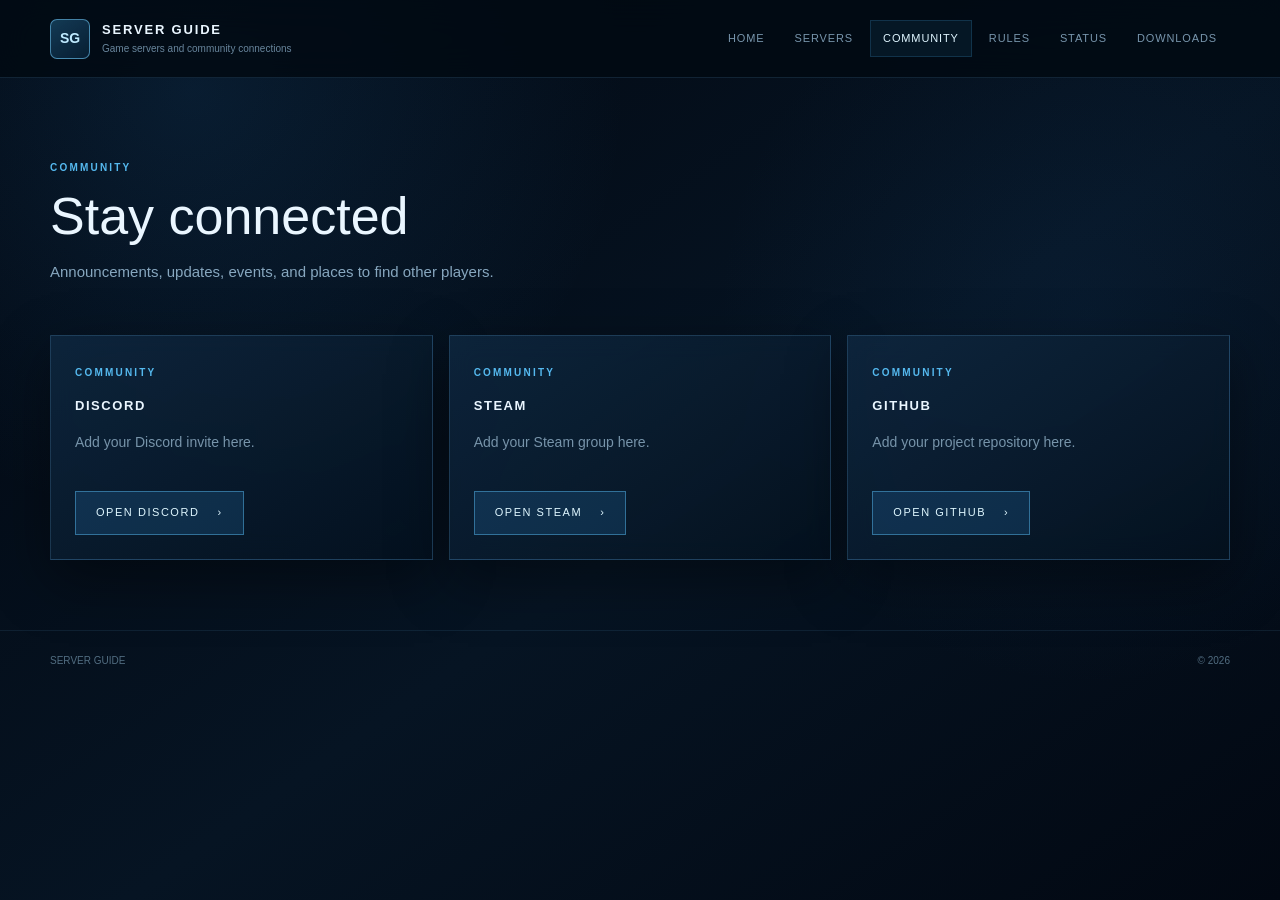
==== community.html @ c3fa82e1 "Convert server guide into multi-page website" ====
<!DOCTYPE html>
<html lang="en">
<head>
<meta charset="UTF-8">
<meta name="viewport" content="width=device-width,initial-scale=1">
<title>Community — SERVER GUIDE</title>
<link rel="stylesheet" href="css/style.css">
</head>
<body data-page="community">

<header class="topbar">
<a class="brand" href="index.html">
<span class="brand-mark" data-site-mark>SG</span>
<span><strong data-site-name>SERVER GUIDE</strong><small data-site-tagline></small></span>
</a>
<nav data-nav></nav>
</header>

<main class="shell">

<section class="page-heading">
<span class="eyebrow">COMMUNITY</span>
<h1>Stay connected</h1>
<p>Announcements, updates, events, and places to find other players.</p>
</section>

<section class="content-grid" data-community></section>

</main>

<footer data-footer></footer>

<script src="js/config.js"></script>
<script src="js/main.js"></script>

</body>
</html>
---- css/style.css ----
:root {
  --bg: #020813;
  --panel: rgba(9, 25, 43, .78);
  --line: rgba(112, 190, 255, .22);
  --text: #eaf6ff;
  --muted: #87a7bf;
  --blue: #35a9ff;
  --green: #56d89b;
  --red: #ff6474;
}

* {
  box-sizing: border-box;
}

html {
  background: var(--bg);
}

body {
  margin: 0;
  min-height: 100vh;
  color: var(--text);
  font: 14px/1.6 "Segoe UI", Arial, sans-serif;
  background:
    radial-gradient(circle at 15% 10%, rgba(38,126,196,.16), transparent 32%),
    radial-gradient(circle at 85% 35%, rgba(24,76,130,.13), transparent 30%),
    linear-gradient(145deg, #020710, #061423 55%, #020812);
}

a {
  color: inherit;
  text-decoration: none;
}

.topbar {
  position: sticky;
  top: 0;
  z-index: 10;
  min-height: 78px;
  padding: 14px max(22px, calc((100vw - 1180px)/2));
  display: flex;
  align-items: center;
  justify-content: space-between;
  gap: 20px;
  background: rgba(2,10,19,.84);
  border-bottom: 1px solid rgba(111,190,255,.14);
  backdrop-filter: blur(18px);
}

.brand {
  display: flex;
  gap: 12px;
  align-items: center;
}

.brand-mark {
  width: 40px;
  height: 40px;
  display: grid;
  place-items: center;
  border: 1px solid rgba(116,207,255,.55);
  border-radius: 7px;
  background: linear-gradient(145deg, rgba(63,170,235,.3), rgba(9,35,58,.8));
  color: #bfeaff;
  font-weight: 800;
}

.brand strong {
  display: block;
  font-size: 13px;
  letter-spacing: .14em;
}

.brand small {
  display: block;
  color: #69869d;
  font-size: 10px;
}

nav {
  display: flex;
  gap: 4px;
  flex-wrap: wrap;
}

nav a {
  padding: 9px 12px;
  color: #7896ad;
  font-size: 11px;
  letter-spacing: .08em;
  text-transform: uppercase;
  border: 1px solid transparent;
}

nav a:hover,
nav a.active {
  color: #dff5ff;
  border-color: rgba(74,177,240,.18);
  background: rgba(42,137,196,.1);
}

.shell {
  width: min(1180px, calc(100% - 36px));
  margin: auto;
  padding: 42px 0 70px;
}

.panel,
.server-card,
.info-card,
.content-card,
.status-card,
.rule {
  border: 1px solid var(--line);
  background: linear-gradient(145deg, rgba(15,40,65,.82), rgba(4,17,30,.84));
  box-shadow: 0 20px 55px rgba(0,0,0,.4);
  backdrop-filter: blur(12px);
}

.hero {
  min-height: 370px;
  display: flex;
  align-items: center;
  justify-content: space-between;
  padding: 55px 70px;
}

.hero-copy {
  max-width: 680px;
}

.eyebrow {
  color: #55b9ef;
  font-size: 10px;
  letter-spacing: .22em;
  font-weight: 700;
}

.hero h1,
.page-heading h1 {
  font-size: clamp(40px, 6vw, 70px);
  line-height: 1;
  margin: 13px 0 18px;
  font-weight: 300;
}

.hero p,
.page-heading p {
  color: var(--muted);
  max-width: 650px;
  font-size: 15px;
}

.hero-orb {
  width: 230px;
  height: 230px;
  border-radius: 50%;
  display: grid;
  place-items: center;
  background: radial-gradient(circle, rgba(70,181,239,.2), transparent 70%);
  border: 1px solid rgba(100,202,255,.18);
}

.hero-orb span {
  font-size: 48px;
  color: #bcecff;
}

.button {
  display: inline-flex;
  gap: 18px;
  align-items: center;
  margin-top: 24px;
  padding: 12px 20px;
  border: 1px solid rgba(91,194,249,.45);
  background: rgba(53,169,255,.15);
  color: #dff7ff;
  font-size: 11px;
  letter-spacing: .14em;
}

.button:hover {
  background: rgba(50,157,220,.3);
}

.section-head {
  display: flex;
  justify-content: space-between;
  align-items: end;
  margin: 48px 0 18px;
}

.section-head h2 {
  margin: 3px 0 0;
  font-weight: 300;
  font-size: 30px;
}

.text-link {
  color: #65c4f4;
  font-size: 11px;
  text-transform: uppercase;
}

.server-grid {
  display: grid;
  grid-template-columns: repeat(2, 1fr);
  gap: 16px;
}

.server-card {
  padding: 20px;
}

.server-card:hover {
  border-color: rgba(93,196,249,.45);
}

.server-top {
  display: flex;
  gap: 15px;
  align-items: center;
}

.server-icon {
  width: 56px;
  height: 56px;
  display: grid;
  place-items: center;
  flex: none;
  border: 1px solid rgba(93,196,249,.22);
  background: rgba(14,49,76,.65);
  color: #9fe0ff;
  font-weight: 800;
}

.server-icon img {
  width: 100%;
  height: 100%;
  object-fit: cover;
}

.server-name {
  font-size: 18px;
}

.server-desc {
  color: #718fa7;
  font-size: 12px;
}

.status {
  margin-left: auto;
  display: flex;
  align-items: center;
  gap: 7px;
  color: #7895a8;
  font-size: 10px;
  text-transform: uppercase;
}

.dot {
  width: 7px;
  height: 7px;
  border-radius: 50%;
  background: #657988;
}

.online .dot {
  background: var(--green);
  box-shadow: 0 0 8px var(--green);
}

.offline .dot {
  background: var(--red);
}

.server-meta {
  display: grid;
  grid-template-columns: repeat(3, 1fr);
  gap: 8px;
  margin: 18px 0;
}

.meta {
  padding: 9px;
  background: rgba(0,0,0,.15);
  border: 1px solid rgba(112,190,255,.09);
}

.meta small {
  display: block;
  color: #5f7b91;
  text-transform: uppercase;
  font-size: 8px;
}

.meta span {
  color: #c5dce9;
  font-size: 11px;
}

.server-actions {
  display: flex;
  justify-content: space-between;
  align-items: center;
  gap: 12px;
}

.address {
  color: #6f92aa;
  font: 11px monospace;
  overflow: hidden;
  text-overflow: ellipsis;
}

.connect {
  padding: 8px 13px;
  border: 1px solid rgba(89,193,248,.3);
  background: rgba(37,137,192,.12);
  color: #a9e4ff;
  font-size: 10px;
  letter-spacing: .1em;
  white-space: nowrap;
}

.connect:hover {
  background: rgba(44,159,218,.25);
}

.connect.disabled {
  opacity: .45;
}

.info-grid,
.content-grid {
  display: grid;
  grid-template-columns: repeat(3, 1fr);
  gap: 16px;
  margin-top: 18px;
}

.info-card,
.content-card {
  padding: 24px;
}

.info-card h3,
.content-card h3 {
  font-size: 13px;
  text-transform: uppercase;
  letter-spacing: .12em;
}

.info-card p,
.content-card p,
.rule p {
  color: #7794aa;
}

.page-heading {
  padding: 35px 0 18px;
}

.page-heading h1 {
  font-size: 52px;
}

.rules-list,
.status-list {
  display: grid;
  gap: 12px;
}

.rule {
  padding: 18px 22px;
  display: grid;
  grid-template-columns: 45px 1fr;
  gap: 15px;
}

.rule-num {
  color: #48b5ed;
}

.rule h3 {
  margin: 0 0 4px;
  font-size: 14px;
}

.status-card {
  padding: 20px;
  display: grid;
  grid-template-columns: 1fr auto;
  gap: 15px;
  align-items: center;
}

.status-title {
  font-size: 18px;
}

.status-details {
  display: flex;
  gap: 18px;
  color: #7695ab;
  font-size: 11px;
  margin-top: 4px;
}

.status-badge {
  padding: 7px 11px;
  border: 1px solid rgba(87,216,155,.25);
  color: #72dda9;
  background: rgba(55,180,125,.08);
  font-size: 9px;
  text-transform: uppercase;
}

.status-badge.offline {
  border-color: rgba(255,100,116,.25);
  color: #ff8290;
}

footer {
  border-top: 1px solid rgba(105,181,235,.1);
  padding: 22px max(22px, calc((100vw - 1180px)/2));
  display: flex;
  justify-content: space-between;
  color: #526d81;
  font-size: 10px;
  text-transform: uppercase;
}

@media(max-width:800px) {

  .topbar {
    align-items: flex-start;
    flex-direction: column;
  }

  .shell {
    width: calc(100% - 24px);
  }

  .hero {
    padding: 38px 28px;
  }

  .hero-orb {
    display: none;
  }

  .server-grid,
  .info-grid,
  .content-grid {
    grid-template-columns: 1fr;
  }

  .status-card {
    grid-template-columns: 1fr;
  }
}

@media(max-width:560px) {

  .server-meta {
    grid-template-columns: 1fr 1fr;
  }

  .server-actions {
    display: block;
  }

  .connect {
    display: inline-block;
    margin-top: 10px;
  }
}
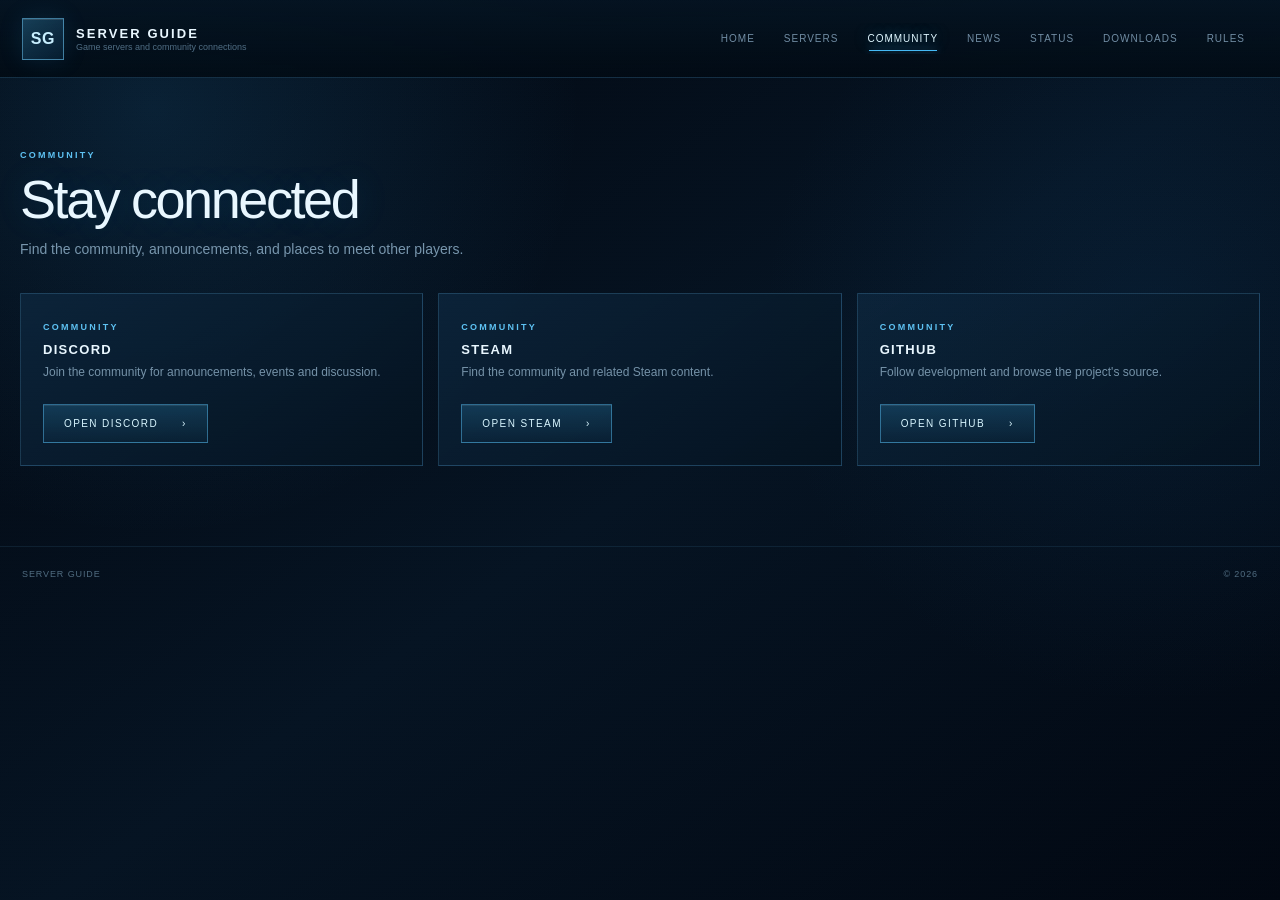
==== commit 1faecc45: "Redesign server guide as PS3-inspired storefront" ====
--- a/community.html
+++ b/community.html
@@ -1,37 +1,93 @@
 <!DOCTYPE html>
 <html lang="en">
+
 <head>
+
 <meta charset="UTF-8">
-<meta name="viewport" content="width=device-width,initial-scale=1">
+
+<meta
+  name="viewport"
+  content="width=device-width, initial-scale=1.0"
+>
+
 <title>Community — SERVER GUIDE</title>
-<link rel="stylesheet" href="css/style.css">
+
+<link
+  rel="stylesheet"
+  href="css/style.css"
+>
+
 </head>
+
+
 <body data-page="community">
 
+
 <header class="topbar">
+
 <a class="brand" href="index.html">
-<span class="brand-mark" data-site-mark>SG</span>
-<span><strong data-site-name>SERVER GUIDE</strong><small data-site-tagline></small></span>
+
+<span
+  class="brand-mark"
+  data-site-mark
+>
+SG
+</span>
+
+<span>
+
+<strong data-site-name>
+SERVER GUIDE
+</strong>
+
+<small data-site-tagline></small>
+
+</span>
+
 </a>
+
+
 <nav data-nav></nav>
+
 </header>
+
 
 <main class="shell">
 
+
 <section class="page-heading">
-<span class="eyebrow">COMMUNITY</span>
-<h1>Stay connected</h1>
-<p>Announcements, updates, events, and places to find other players.</p>
+
+<span class="eyebrow">
+COMMUNITY
+</span>
+
+<h1>
+Stay connected
+</h1>
+
+<p>
+Find the community, announcements,
+and places to meet other players.
+</p>
+
 </section>
 
-<section class="content-grid" data-community></section>
+
+<section
+  class="card-grid"
+  data-community
+></section>
+
 
 </main>
 
+
 <footer data-footer></footer>
+
 
 <script src="js/config.js"></script>
 <script src="js/main.js"></script>
 
 </body>
+
 </html>
--- a/css/style.css
+++ b/css/style.css
@@ -1,480 +1,1984 @@
 :root {
-  --bg: #020813;
-  --panel: rgba(9, 25, 43, .78);
-  --line: rgba(112, 190, 255, .22);
-  --text: #eaf6ff;
-  --muted: #87a7bf;
-  --blue: #35a9ff;
-  --green: #56d89b;
-  --red: #ff6474;
-}
+
+  --bg:
+    #020811;
+
+  --bg2:
+    #061727;
+
+  --panel:
+    rgba(8, 27, 46, .78);
+
+  --panel-light:
+    rgba(17, 51, 78, .72);
+
+  --line:
+    rgba(107, 194, 255, .22);
+
+  --line-bright:
+    rgba(108, 204, 255, .48);
+
+  --text:
+    #e9f7ff;
+
+  --muted:
+    #7896ad;
+
+  --muted2:
+    #506e84;
+
+  --blue:
+    #45b9f5;
+
+  --blue-light:
+    #a8e5ff;
+
+  --green:
+    #59d99b;
+
+  --red:
+    #ff6474;
+
+  --shadow:
+    0 24px 70px rgba(0,0,0,.42);
+
+}
+
 
 * {
   box-sizing: border-box;
 }
 
+
 html {
+  min-height: 100%;
   background: var(--bg);
 }
 
+
 body {
+
   margin: 0;
+
   min-height: 100vh;
+
   color: var(--text);
-  font: 14px/1.6 "Segoe UI", Arial, sans-serif;
-  background:
-    radial-gradient(circle at 15% 10%, rgba(38,126,196,.16), transparent 32%),
-    radial-gradient(circle at 85% 35%, rgba(24,76,130,.13), transparent 30%),
-    linear-gradient(145deg, #020710, #061423 55%, #020812);
-}
+
+  font-family:
+    "Segoe UI",
+    Arial,
+    sans-serif;
+
+  background:
+
+    radial-gradient(
+      circle at 12% 12%,
+      rgba(41,139,202,.18),
+      transparent 31%
+    ),
+
+    radial-gradient(
+      circle at 90% 35%,
+      rgba(19,77,126,.17),
+      transparent 30%
+    ),
+
+    linear-gradient(
+      145deg,
+      #020710 0%,
+      #061423 52%,
+      #020812 100%
+    );
+
+  overflow-x: hidden;
+
+}
+
+
+body::before {
+
+  content: "";
+
+  position: fixed;
+
+  inset: 0;
+
+  pointer-events: none;
+
+  opacity: .035;
+
+  background:
+    repeating-linear-gradient(
+      0deg,
+      transparent 0px,
+      transparent 3px,
+      rgba(255,255,255,.12) 4px
+    );
+
+  z-index: 100;
+
+}
+
 
 a {
   color: inherit;
   text-decoration: none;
 }
 
+
+button,
+input,
+select {
+  font: inherit;
+}
+
+
+/* ==========================================================
+   TOP NAVIGATION
+========================================================== */
+
+
 .topbar {
+
   position: sticky;
+
   top: 0;
-  z-index: 10;
+
+  z-index: 50;
+
   min-height: 78px;
-  padding: 14px max(22px, calc((100vw - 1180px)/2));
+
+  padding:
+    12px
+    max(22px, calc((100vw - 1240px) / 2));
+
   display: flex;
+
   align-items: center;
+
   justify-content: space-between;
+
   gap: 20px;
-  background: rgba(2,10,19,.84);
-  border-bottom: 1px solid rgba(111,190,255,.14);
-  backdrop-filter: blur(18px);
-}
+
+  background:
+    linear-gradient(
+      180deg,
+      rgba(5,20,34,.94),
+      rgba(2,11,20,.88)
+    );
+
+  border-bottom:
+    1px solid
+    rgba(105,193,245,.16);
+
+  backdrop-filter:
+    blur(18px);
+
+}
+
 
 .brand {
+
   display: flex;
+
+  align-items: center;
+
   gap: 12px;
+
+  flex-shrink: 0;
+
+}
+
+
+.brand-mark {
+
+  width: 42px;
+
+  height: 42px;
+
+  display: grid;
+
+  place-items: center;
+
+  border:
+    1px solid
+    rgba(117,209,255,.5);
+
+  background:
+    linear-gradient(
+      145deg,
+      rgba(70,178,235,.28),
+      rgba(6,31,51,.92)
+    );
+
+  box-shadow:
+    inset 0 1px rgba(255,255,255,.12),
+    0 0 24px rgba(45,164,235,.13);
+
+  color:
+    #c8efff;
+
+  font-weight:
+    800;
+
+  letter-spacing:
+    .05em;
+
+}
+
+
+.brand strong {
+
+  display: block;
+
+  font-size: 13px;
+
+  letter-spacing: .16em;
+
+}
+
+
+.brand small {
+
+  display: block;
+
+  color: var(--muted2);
+
+  font-size: 9px;
+
+  margin-top: 1px;
+
+}
+
+
+nav {
+
+  display: flex;
+
   align-items: center;
-}
-
-.brand-mark {
-  width: 40px;
-  height: 40px;
-  display: grid;
-  place-items: center;
-  border: 1px solid rgba(116,207,255,.55);
-  border-radius: 7px;
-  background: linear-gradient(145deg, rgba(63,170,235,.3), rgba(9,35,58,.8));
-  color: #bfeaff;
-  font-weight: 800;
-}
-
-.brand strong {
-  display: block;
-  font-size: 13px;
-  letter-spacing: .14em;
-}
-
-.brand small {
-  display: block;
-  color: #69869d;
-  font-size: 10px;
-}
-
-nav {
-  display: flex;
-  gap: 4px;
-  flex-wrap: wrap;
-}
+
+  gap: 3px;
+
+  overflow-x: auto;
+
+}
+
 
 nav a {
-  padding: 9px 12px;
-  color: #7896ad;
-  font-size: 11px;
-  letter-spacing: .08em;
-  text-transform: uppercase;
-  border: 1px solid transparent;
-}
+
+  position: relative;
+
+  padding:
+    10px
+    13px;
+
+  color:
+    #718da4;
+
+  font-size:
+    10px;
+
+  letter-spacing:
+    .1em;
+
+  text-transform:
+    uppercase;
+
+  white-space:
+    nowrap;
+
+  transition:
+    .18s ease;
+
+}
+
+
+nav a::after {
+
+  content: "";
+
+  position: absolute;
+
+  left: 15%;
+
+  right: 15%;
+
+  bottom: 3px;
+
+  height: 1px;
+
+  background:
+    var(--blue);
+
+  box-shadow:
+    0 0 10px var(--blue);
+
+  transform:
+    scaleX(0);
+
+  transition:
+    .18s ease;
+
+}
+
 
 nav a:hover,
 nav a.active {
-  color: #dff5ff;
-  border-color: rgba(74,177,240,.18);
-  background: rgba(42,137,196,.1);
-}
+
+  color:
+    #e1f7ff;
+
+  text-shadow:
+    0 0 14px rgba(75,192,250,.5);
+
+}
+
+
+nav a.active::after {
+
+  transform:
+    scaleX(1);
+
+}
+
+
+/* ==========================================================
+   LAYOUT
+========================================================== */
+
 
 .shell {
-  width: min(1180px, calc(100% - 36px));
-  margin: auto;
-  padding: 42px 0 70px;
-}
-
-.panel,
-.server-card,
+
+  width:
+    min(1240px, calc(100% - 36px));
+
+  margin:
+    0 auto;
+
+  padding:
+    38px 0 80px;
+
+}
+
+
+.panel {
+
+  border:
+    1px solid var(--line);
+
+  background:
+    linear-gradient(
+      145deg,
+      rgba(16,46,72,.82),
+      rgba(3,17,30,.86)
+    );
+
+  box-shadow:
+    var(--shadow),
+    inset 0 1px rgba(255,255,255,.045);
+
+  backdrop-filter:
+    blur(15px);
+
+}
+
+
+/* ==========================================================
+   HERO / STORE FEATURE
+========================================================== */
+
+
+.hero {
+
+  min-height:
+    430px;
+
+  position:
+    relative;
+
+  display:
+    flex;
+
+  align-items:
+    center;
+
+  overflow:
+    hidden;
+
+  padding:
+    60px 75px;
+
+}
+
+
+.hero::before {
+
+  content: "";
+
+  position: absolute;
+
+  width: 520px;
+
+  height: 520px;
+
+  right: -130px;
+
+  top: -180px;
+
+  border-radius: 50%;
+
+  background:
+    radial-gradient(
+      circle,
+      rgba(56,174,238,.22),
+      transparent 68%
+    );
+
+}
+
+
+.hero::after {
+
+  content: "";
+
+  position: absolute;
+
+  inset: 0;
+
+  pointer-events: none;
+
+  background:
+    linear-gradient(
+      90deg,
+      transparent,
+      rgba(73,183,239,.045)
+    );
+
+}
+
+
+.hero-copy {
+
+  position:
+    relative;
+
+  z-index:
+    2;
+
+  max-width:
+    690px;
+
+}
+
+
+.eyebrow {
+
+  color:
+    #5ec2f3;
+
+  font-size:
+    9px;
+
+  font-weight:
+    700;
+
+  letter-spacing:
+    .25em;
+
+}
+
+
+.hero h1,
+.page-heading h1 {
+
+  margin:
+    12px 0 16px;
+
+  font-size:
+    clamp(42px, 6vw, 76px);
+
+  line-height:
+    .95;
+
+  font-weight:
+    300;
+
+  letter-spacing:
+    -.045em;
+
+  text-shadow:
+    0 0 35px rgba(50,171,235,.16);
+
+}
+
+
+.hero p,
+.page-heading p {
+
+  max-width:
+    650px;
+
+  color:
+    var(--muted);
+
+  font-size:
+    14px;
+
+}
+
+
+.hero-art {
+
+  position:
+    absolute;
+
+  right:
+    6%;
+
+  width:
+    340px;
+
+  height:
+    340px;
+
+  display:
+    grid;
+
+  place-items:
+    center;
+
+  border-radius:
+    50%;
+
+  background:
+    radial-gradient(
+      circle,
+      rgba(64,183,241,.22),
+      rgba(7,35,57,.08) 55%,
+      transparent 72%
+    );
+
+  border:
+    1px solid rgba(103,202,251,.18);
+
+  box-shadow:
+    0 0 100px rgba(30,144,210,.13);
+
+}
+
+
+.hero-art span {
+
+  font-size:
+    76px;
+
+  color:
+    #c5efff;
+
+  text-shadow:
+    0 0 45px rgba(60,191,247,.6);
+
+}
+
+
+.store-button {
+
+  display:
+    inline-flex;
+
+  align-items:
+    center;
+
+  gap:
+    24px;
+
+  margin-top:
+    25px;
+
+  padding:
+    13px 20px;
+
+  border:
+    1px solid
+    rgba(94,200,255,.44);
+
+  background:
+    linear-gradient(
+      180deg,
+      rgba(58,174,233,.2),
+      rgba(16,69,104,.15)
+    );
+
+  color:
+    #d9f6ff;
+
+  font-size:
+    10px;
+
+  letter-spacing:
+    .14em;
+
+  text-transform:
+    uppercase;
+
+  box-shadow:
+    inset 0 1px rgba(255,255,255,.08);
+
+  transition:
+    .18s ease;
+
+}
+
+
+.store-button:hover {
+
+  background:
+    rgba(52,161,219,.28);
+
+  border-color:
+    var(--line-bright);
+
+  box-shadow:
+    0 0 28px rgba(41,165,226,.16);
+
+}
+
+
+/* ==========================================================
+   SECTIONS
+========================================================== */
+
+
+.section-heading {
+
+  display:
+    flex;
+
+  align-items:
+    end;
+
+  justify-content:
+    space-between;
+
+  margin:
+    50px 0 18px;
+
+}
+
+
+.section-heading h2 {
+
+  margin:
+    4px 0 0;
+
+  font-size:
+    30px;
+
+  font-weight:
+    300;
+
+}
+
+
+.section-link {
+
+  color:
+    #62c4f2;
+
+  font-size:
+    10px;
+
+  text-transform:
+    uppercase;
+
+  letter-spacing:
+    .12em;
+
+}
+
+
+/* ==========================================================
+   SERVER CAROUSEL
+========================================================== */
+
+
+.carousel-wrap {
+
+  position:
+    relative;
+
+}
+
+
+.server-carousel {
+
+  display:
+    flex;
+
+  gap:
+    16px;
+
+  overflow-x:
+    auto;
+
+  scroll-behavior:
+    smooth;
+
+  scroll-snap-type:
+    x mandatory;
+
+  padding:
+    3px 2px 15px;
+
+  scrollbar-width:
+    none;
+
+}
+
+
+.server-carousel::-webkit-scrollbar {
+  display: none;
+}
+
+
+.server-card {
+
+  min-width:
+    min(430px, 82vw);
+
+  scroll-snap-align:
+    start;
+
+  padding:
+    20px;
+
+  position:
+    relative;
+
+  overflow:
+    hidden;
+
+  border:
+    1px solid var(--line);
+
+  background:
+    linear-gradient(
+      145deg,
+      rgba(14,43,68,.86),
+      rgba(3,17,29,.88)
+    );
+
+  box-shadow:
+    0 18px 45px rgba(0,0,0,.32);
+
+  transition:
+    .18s ease;
+
+}
+
+
+.server-card:hover {
+
+  transform:
+    translateY(-3px);
+
+  border-color:
+    var(--line-bright);
+
+}
+
+
+.server-card.featured::before {
+
+  content:
+    "FEATURED";
+
+  position:
+    absolute;
+
+  right:
+    14px;
+
+  top:
+    13px;
+
+  padding:
+    4px 7px;
+
+  border:
+    1px solid rgba(95,195,249,.24);
+
+  color:
+    #68c6f4;
+
+  font-size:
+    8px;
+
+  letter-spacing:
+    .12em;
+
+}
+
+
+.server-top {
+
+  display:
+    flex;
+
+  align-items:
+    center;
+
+  gap:
+    14px;
+
+}
+
+
+.server-icon {
+
+  width:
+    60px;
+
+  height:
+    60px;
+
+  display:
+    grid;
+
+  place-items:
+    center;
+
+  flex:
+    0 0 auto;
+
+  border:
+    1px solid rgba(99,199,250,.26);
+
+  background:
+    linear-gradient(
+      145deg,
+      rgba(30,104,145,.5),
+      rgba(7,29,48,.8)
+    );
+
+  color:
+    #a9e5ff;
+
+  font-weight:
+    800;
+
+  font-size:
+    16px;
+
+}
+
+
+.server-icon img {
+
+  width:
+    100%;
+
+  height:
+    100%;
+
+  object-fit:
+    cover;
+
+}
+
+
+.server-name {
+
+  font-size:
+    18px;
+
+}
+
+
+.server-desc {
+
+  margin-top:
+    2px;
+
+  color:
+    #6f8da4;
+
+  font-size:
+    11px;
+
+}
+
+
+.server-status {
+
+  margin-left:
+    auto;
+
+  display:
+    flex;
+
+  align-items:
+    center;
+
+  gap:
+    7px;
+
+  color:
+    #7897a9;
+
+  font-size:
+    9px;
+
+  letter-spacing:
+    .1em;
+
+  text-transform:
+    uppercase;
+
+}
+
+
+.status-dot {
+
+  width:
+    7px;
+
+  height:
+    7px;
+
+  border-radius:
+    50%;
+
+  background:
+    #687c8b;
+
+}
+
+
+.online .status-dot {
+
+  background:
+    var(--green);
+
+  box-shadow:
+    0 0 9px var(--green);
+
+}
+
+
+.offline .status-dot {
+
+  background:
+    var(--red);
+
+  box-shadow:
+    0 0 8px var(--red);
+
+}
+
+
+.server-meta {
+
+  display:
+    grid;
+
+  grid-template-columns:
+    repeat(3,1fr);
+
+  gap:
+    7px;
+
+  margin:
+    19px 0;
+
+}
+
+
+.meta {
+
+  padding:
+    9px;
+
+  border:
+    1px solid rgba(111,190,255,.08);
+
+  background:
+    rgba(0,0,0,.16);
+
+}
+
+
+.meta small {
+
+  display:
+    block;
+
+  color:
+    #58758b;
+
+  font-size:
+    8px;
+
+  text-transform:
+    uppercase;
+
+  letter-spacing:
+    .1em;
+
+}
+
+
+.meta span {
+
+  display:
+    block;
+
+  margin-top:
+    2px;
+
+  color:
+    #c3dce9;
+
+  font-size:
+    11px;
+
+}
+
+
+.server-address {
+
+  color:
+    #66869d;
+
+  font:
+    10px
+    monospace;
+
+  overflow:
+    hidden;
+
+  text-overflow:
+    ellipsis;
+
+}
+
+
+.server-actions {
+
+  display:
+    flex;
+
+  align-items:
+    center;
+
+  justify-content:
+    space-between;
+
+  gap:
+    10px;
+
+}
+
+
+.connect-button {
+
+  padding:
+    9px 13px;
+
+  border:
+    1px solid rgba(88,193,249,.34);
+
+  background:
+    rgba(35,135,191,.13);
+
+  color:
+    #b1e9ff;
+
+  font-size:
+    9px;
+
+  letter-spacing:
+    .1em;
+
+  text-transform:
+    uppercase;
+
+}
+
+
+.connect-button:hover {
+
+  background:
+    rgba(42,157,218,.27);
+
+}
+
+
+/* ==========================================================
+   CAROUSEL CONTROLS
+========================================================== */
+
+
+.carousel-controls {
+
+  display:
+    flex;
+
+  justify-content:
+    flex-end;
+
+  gap:
+    6px;
+
+  margin-top:
+    8px;
+
+}
+
+
+.carousel-control {
+
+  width:
+    35px;
+
+  height:
+    30px;
+
+  border:
+    1px solid rgba(99,195,245,.22);
+
+  background:
+    rgba(8,29,47,.7);
+
+  color:
+    #83c9eb;
+
+  cursor:
+    pointer;
+
+}
+
+
+.carousel-control:hover {
+
+  background:
+    rgba(40,139,190,.25);
+
+}
+
+
+/* ==========================================================
+   NEWS / CARDS
+========================================================== */
+
+
+.card-grid {
+
+  display:
+    grid;
+
+  grid-template-columns:
+    repeat(3,1fr);
+
+  gap:
+    15px;
+
+}
+
+
 .info-card,
 .content-card,
-.status-card,
-.rule {
-  border: 1px solid var(--line);
-  background: linear-gradient(145deg, rgba(15,40,65,.82), rgba(4,17,30,.84));
-  box-shadow: 0 20px 55px rgba(0,0,0,.4);
-  backdrop-filter: blur(12px);
-}
-
-.hero {
-  min-height: 370px;
-  display: flex;
-  align-items: center;
-  justify-content: space-between;
-  padding: 55px 70px;
-}
-
-.hero-copy {
-  max-width: 680px;
-}
-
-.eyebrow {
-  color: #55b9ef;
-  font-size: 10px;
-  letter-spacing: .22em;
-  font-weight: 700;
-}
-
-.hero h1,
-.page-heading h1 {
-  font-size: clamp(40px, 6vw, 70px);
-  line-height: 1;
-  margin: 13px 0 18px;
-  font-weight: 300;
-}
-
-.hero p,
-.page-heading p {
-  color: var(--muted);
-  max-width: 650px;
-  font-size: 15px;
-}
-
-.hero-orb {
-  width: 230px;
-  height: 230px;
-  border-radius: 50%;
-  display: grid;
-  place-items: center;
-  background: radial-gradient(circle, rgba(70,181,239,.2), transparent 70%);
-  border: 1px solid rgba(100,202,255,.18);
-}
-
-.hero-orb span {
-  font-size: 48px;
-  color: #bcecff;
-}
-
-.button {
-  display: inline-flex;
-  gap: 18px;
-  align-items: center;
-  margin-top: 24px;
-  padding: 12px 20px;
-  border: 1px solid rgba(91,194,249,.45);
-  background: rgba(53,169,255,.15);
-  color: #dff7ff;
-  font-size: 11px;
-  letter-spacing: .14em;
-}
-
-.button:hover {
-  background: rgba(50,157,220,.3);
-}
-
-.section-head {
-  display: flex;
-  justify-content: space-between;
-  align-items: end;
-  margin: 48px 0 18px;
-}
-
-.section-head h2 {
-  margin: 3px 0 0;
-  font-weight: 300;
-  font-size: 30px;
-}
-
-.text-link {
-  color: #65c4f4;
-  font-size: 11px;
-  text-transform: uppercase;
-}
-
-.server-grid {
-  display: grid;
-  grid-template-columns: repeat(2, 1fr);
-  gap: 16px;
-}
-
-.server-card {
-  padding: 20px;
-}
-
-.server-card:hover {
-  border-color: rgba(93,196,249,.45);
-}
-
-.server-top {
-  display: flex;
-  gap: 15px;
-  align-items: center;
-}
-
-.server-icon {
-  width: 56px;
-  height: 56px;
-  display: grid;
-  place-items: center;
-  flex: none;
-  border: 1px solid rgba(93,196,249,.22);
-  background: rgba(14,49,76,.65);
-  color: #9fe0ff;
-  font-weight: 800;
-}
-
-.server-icon img {
-  width: 100%;
-  height: 100%;
-  object-fit: cover;
-}
-
-.server-name {
-  font-size: 18px;
-}
-
-.server-desc {
-  color: #718fa7;
-  font-size: 12px;
-}
-
-.status {
-  margin-left: auto;
-  display: flex;
-  align-items: center;
-  gap: 7px;
-  color: #7895a8;
-  font-size: 10px;
-  text-transform: uppercase;
-}
-
-.dot {
-  width: 7px;
-  height: 7px;
-  border-radius: 50%;
-  background: #657988;
-}
-
-.online .dot {
-  background: var(--green);
-  box-shadow: 0 0 8px var(--green);
-}
-
-.offline .dot {
-  background: var(--red);
-}
-
-.server-meta {
-  display: grid;
-  grid-template-columns: repeat(3, 1fr);
-  gap: 8px;
-  margin: 18px 0;
-}
-
-.meta {
-  padding: 9px;
-  background: rgba(0,0,0,.15);
-  border: 1px solid rgba(112,190,255,.09);
-}
-
-.meta small {
-  display: block;
-  color: #5f7b91;
-  text-transform: uppercase;
-  font-size: 8px;
-}
-
-.meta span {
-  color: #c5dce9;
-  font-size: 11px;
-}
-
-.server-actions {
-  display: flex;
-  justify-content: space-between;
-  align-items: center;
-  gap: 12px;
-}
-
-.address {
-  color: #6f92aa;
-  font: 11px monospace;
-  overflow: hidden;
-  text-overflow: ellipsis;
-}
-
-.connect {
-  padding: 8px 13px;
-  border: 1px solid rgba(89,193,248,.3);
-  background: rgba(37,137,192,.12);
-  color: #a9e4ff;
-  font-size: 10px;
-  letter-spacing: .1em;
-  white-space: nowrap;
-}
-
-.connect:hover {
-  background: rgba(44,159,218,.25);
-}
-
-.connect.disabled {
-  opacity: .45;
-}
-
-.info-grid,
-.content-grid {
-  display: grid;
-  grid-template-columns: repeat(3, 1fr);
-  gap: 16px;
-  margin-top: 18px;
-}
-
-.info-card,
-.content-card {
-  padding: 24px;
-}
+.news-card {
+
+  padding:
+    22px;
+
+  border:
+    1px solid var(--line);
+
+  background:
+    linear-gradient(
+      145deg,
+      rgba(13,39,63,.78),
+      rgba(4,18,31,.85)
+    );
+
+}
+
 
 .info-card h3,
-.content-card h3 {
-  font-size: 13px;
-  text-transform: uppercase;
-  letter-spacing: .12em;
-}
+.content-card h3,
+.news-card h3 {
+
+  margin:
+    8px 0;
+
+  font-size:
+    13px;
+
+  letter-spacing:
+    .1em;
+
+  text-transform:
+    uppercase;
+
+}
+
 
 .info-card p,
 .content-card p,
+.news-card p {
+
+  margin:
+    0;
+
+  color:
+    #7592a8;
+
+  font-size:
+    12px;
+
+}
+
+
+.news-date {
+
+  color:
+    #4f8eae;
+
+  font:
+    9px
+    monospace;
+
+  letter-spacing:
+    .08em;
+
+}
+
+
+/* ==========================================================
+   PAGE HEADERS
+========================================================== */
+
+
+.page-heading {
+
+  padding:
+    28px 0 22px;
+
+}
+
+
+.page-heading h1 {
+
+  font-size:
+    54px;
+
+}
+
+
+/* ==========================================================
+   SEARCH / FILTER
+========================================================== */
+
+
+.filters {
+
+  display:
+    flex;
+
+  gap:
+    8px;
+
+  flex-wrap:
+    wrap;
+
+  margin:
+    5px 0 22px;
+
+}
+
+
+.search {
+
+  flex:
+    1 1 250px;
+
+  padding:
+    11px 13px;
+
+  color:
+    var(--text);
+
+  border:
+    1px solid rgba(103,190,242,.2);
+
+  outline:
+    none;
+
+  background:
+    rgba(2,15,27,.65);
+
+}
+
+
+.search:focus {
+
+  border-color:
+    rgba(91,193,248,.55);
+
+}
+
+
+.filter-button {
+
+  padding:
+    10px 13px;
+
+  border:
+    1px solid rgba(103,190,242,.17);
+
+  background:
+    rgba(9,32,51,.65);
+
+  color:
+    #718ea4;
+
+  cursor:
+    pointer;
+
+  font-size:
+    9px;
+
+  text-transform:
+    uppercase;
+
+}
+
+
+.filter-button.active {
+
+  color:
+    #c9f0ff;
+
+  border-color:
+    rgba(91,194,248,.42);
+
+  background:
+    rgba(35,128,180,.18);
+
+}
+
+
+/* ==========================================================
+   SERVER DETAILS
+========================================================== */
+
+
+.server-detail {
+
+  padding:
+    38px;
+
+}
+
+
+.detail-header {
+
+  display:
+    flex;
+
+  align-items:
+    center;
+
+  gap:
+    22px;
+
+}
+
+
+.detail-icon {
+
+  width:
+    100px;
+
+  height:
+    100px;
+
+  display:
+    grid;
+
+  place-items:
+    center;
+
+  border:
+    1px solid rgba(100,201,251,.3);
+
+  background:
+    rgba(9,40,63,.75);
+
+  color:
+    #bcecff;
+
+  font-size:
+    25px;
+
+  font-weight:
+    800;
+
+}
+
+
+.detail-title {
+
+  font-size:
+    clamp(34px,5vw,58px);
+
+  font-weight:
+    300;
+
+  line-height:
+    1;
+
+}
+
+
+.detail-description {
+
+  margin-top:
+    6px;
+
+  color:
+    var(--muted);
+
+}
+
+
+.detail-grid {
+
+  display:
+    grid;
+
+  grid-template-columns:
+    repeat(4,1fr);
+
+  gap:
+    8px;
+
+  margin:
+    30px 0;
+
+}
+
+
+.detail-stat {
+
+  padding:
+    14px;
+
+  border:
+    1px solid rgba(106,188,241,.1);
+
+  background:
+    rgba(0,0,0,.16);
+
+}
+
+
+.detail-stat small {
+
+  display:
+    block;
+
+  color:
+    #55758a;
+
+  font-size:
+    8px;
+
+  text-transform:
+    uppercase;
+
+}
+
+
+.detail-stat strong {
+
+  display:
+    block;
+
+  margin-top:
+    3px;
+
+  color:
+    #c8e4ef;
+
+  font-size:
+    13px;
+
+  font-weight:
+    400;
+
+}
+
+
+.tag-list {
+
+  display:
+    flex;
+
+  gap:
+    6px;
+
+  flex-wrap:
+    wrap;
+
+  margin:
+    20px 0;
+
+}
+
+
+.tag {
+
+  padding:
+    5px 8px;
+
+  border:
+    1px solid rgba(95,190,240,.16);
+
+  color:
+    #7198af;
+
+  background:
+    rgba(18,59,85,.25);
+
+  font-size:
+    9px;
+
+}
+
+
+/* ==========================================================
+   STATUS
+========================================================== */
+
+
+.status-list {
+
+  display:
+    grid;
+
+  gap:
+    10px;
+
+}
+
+
+.status-card {
+
+  padding:
+    19px;
+
+  display:
+    grid;
+
+  grid-template-columns:
+    1fr auto;
+
+  align-items:
+    center;
+
+  gap:
+    15px;
+
+  border:
+    1px solid var(--line);
+
+  background:
+    linear-gradient(
+      145deg,
+      rgba(12,39,62,.78),
+      rgba(4,18,31,.84)
+    );
+
+}
+
+
+.status-title {
+
+  font-size:
+    17px;
+
+}
+
+
+.status-details {
+
+  display:
+    flex;
+
+  gap:
+    17px;
+
+  margin-top:
+    4px;
+
+  color:
+    #708fa5;
+
+  font-size:
+    10px;
+
+}
+
+
+.status-badge {
+
+  padding:
+    7px 10px;
+
+  border:
+    1px solid rgba(83,211,150,.23);
+
+  color:
+    #71dca7;
+
+  background:
+    rgba(49,174,119,.08);
+
+  font-size:
+    8px;
+
+  letter-spacing:
+    .1em;
+
+  text-transform:
+    uppercase;
+
+}
+
+
+.status-badge.offline {
+
+  color:
+    #ff8290;
+
+  border-color:
+    rgba(255,100,116,.25);
+
+  background:
+    rgba(181,55,75,.08);
+
+}
+
+
+/* ==========================================================
+   RULES
+========================================================== */
+
+
+.rules {
+
+  display:
+    grid;
+
+  gap:
+    10px;
+
+}
+
+
+.rule {
+
+  display:
+    grid;
+
+  grid-template-columns:
+    48px 1fr;
+
+  gap:
+    15px;
+
+  padding:
+    18px 20px;
+
+  border:
+    1px solid var(--line);
+
+  background:
+    rgba(7,28,46,.72);
+
+}
+
+
+.rule-number {
+
+  color:
+    #4eafd9;
+
+  font:
+    11px
+    monospace;
+
+}
+
+
+.rule h3 {
+
+  margin:
+    0 0 3px;
+
+  font-size:
+    13px;
+
+  text-transform:
+    uppercase;
+
+  letter-spacing:
+    .08em;
+
+}
+
+
 .rule p {
-  color: #7794aa;
-}
-
-.page-heading {
-  padding: 35px 0 18px;
-}
-
-.page-heading h1 {
-  font-size: 52px;
-}
-
-.rules-list,
-.status-list {
-  display: grid;
-  gap: 12px;
-}
-
-.rule {
-  padding: 18px 22px;
-  display: grid;
-  grid-template-columns: 45px 1fr;
-  gap: 15px;
-}
-
-.rule-num {
-  color: #48b5ed;
-}
-
-.rule h3 {
-  margin: 0 0 4px;
-  font-size: 14px;
-}
-
-.status-card {
-  padding: 20px;
-  display: grid;
-  grid-template-columns: 1fr auto;
-  gap: 15px;
-  align-items: center;
-}
-
-.status-title {
-  font-size: 18px;
-}
-
-.status-details {
-  display: flex;
-  gap: 18px;
-  color: #7695ab;
-  font-size: 11px;
-  margin-top: 4px;
-}
-
-.status-badge {
-  padding: 7px 11px;
-  border: 1px solid rgba(87,216,155,.25);
-  color: #72dda9;
-  background: rgba(55,180,125,.08);
-  font-size: 9px;
-  text-transform: uppercase;
-}
-
-.status-badge.offline {
-  border-color: rgba(255,100,116,.25);
-  color: #ff8290;
-}
+
+  margin:
+    0;
+
+  color:
+    #7592a8;
+
+  font-size:
+    12px;
+
+}
+
+
+/* ==========================================================
+   FOOTER
+========================================================== */
+
 
 footer {
-  border-top: 1px solid rgba(105,181,235,.1);
-  padding: 22px max(22px, calc((100vw - 1180px)/2));
-  display: flex;
-  justify-content: space-between;
-  color: #526d81;
-  font-size: 10px;
-  text-transform: uppercase;
-}
-
-@media(max-width:800px) {
+
+  padding:
+    22px
+    max(22px, calc((100vw - 1240px)/2));
+
+  display:
+    flex;
+
+  justify-content:
+    space-between;
+
+  border-top:
+    1px solid rgba(100,184,235,.1);
+
+  color:
+    #506c80;
+
+  font-size:
+    9px;
+
+  letter-spacing:
+    .1em;
+
+  text-transform:
+    uppercase;
+
+}
+
+
+/* ==========================================================
+   MOBILE
+========================================================== */
+
+
+@media(max-width:900px) {
 
   .topbar {
-    align-items: flex-start;
-    flex-direction: column;
+
+    align-items:
+      flex-start;
+
+    flex-direction:
+      column;
+
   }
 
+
+  nav {
+
+    width:
+      100%;
+
+  }
+
+
+  .hero {
+
+    min-height:
+      400px;
+
+    padding:
+      42px 30px;
+
+  }
+
+
+  .hero-art {
+
+    opacity:
+      .35;
+
+    right:
+      -90px;
+
+  }
+
+
+  .card-grid {
+
+    grid-template-columns:
+      1fr;
+
+  }
+
+
+  .detail-grid {
+
+    grid-template-columns:
+      repeat(2,1fr);
+
+  }
+
+}
+
+
+@media(max-width:600px) {
+
   .shell {
-    width: calc(100% - 24px);
+
+    width:
+      calc(100% - 24px);
+
+    padding-top:
+      24px;
+
   }
 
+
   .hero {
-    padding: 38px 28px;
+
+    min-height:
+      390px;
+
+    padding:
+      35px 24px;
+
   }
 
-  .hero-orb {
-    display: none;
+
+  .hero-art {
+
+    display:
+      none;
+
   }
 
-  .server-grid,
-  .info-grid,
-  .content-grid {
-    grid-template-columns: 1fr;
+
+  .hero h1 {
+
+    font-size:
+      48px;
+
   }
 
+
+  .server-meta {
+
+    grid-template-columns:
+      1fr 1fr;
+
+  }
+
+
+  .server-actions {
+
+    display:
+      block;
+
+  }
+
+
+  .connect-button {
+
+    display:
+      inline-block;
+
+    margin-top:
+      10px;
+
+  }
+
+
+  .detail-header {
+
+    align-items:
+      flex-start;
+
+  }
+
+
+  .detail-icon {
+
+    width:
+      70px;
+
+    height:
+      70px;
+
+  }
+
+
+  .detail-title {
+
+    font-size:
+      34px;
+
+  }
+
+
+  .detail-grid {
+
+    grid-template-columns:
+      1fr 1fr;
+
+  }
+
+
   .status-card {
-    grid-template-columns: 1fr;
+
+    grid-template-columns:
+      1fr;
+
   }
-}
-
-@media(max-width:560px) {
-
-  .server-meta {
-    grid-template-columns: 1fr 1fr;
+
+
+  .status-details {
+
+    flex-wrap:
+      wrap;
+
   }
 
-  .server-actions {
-    display: block;
+
+  footer {
+
+    padding:
+      20px 15px;
+
   }
 
-  .connect {
-    display: inline-block;
-    margin-top: 10px;
-  }
-}
+}
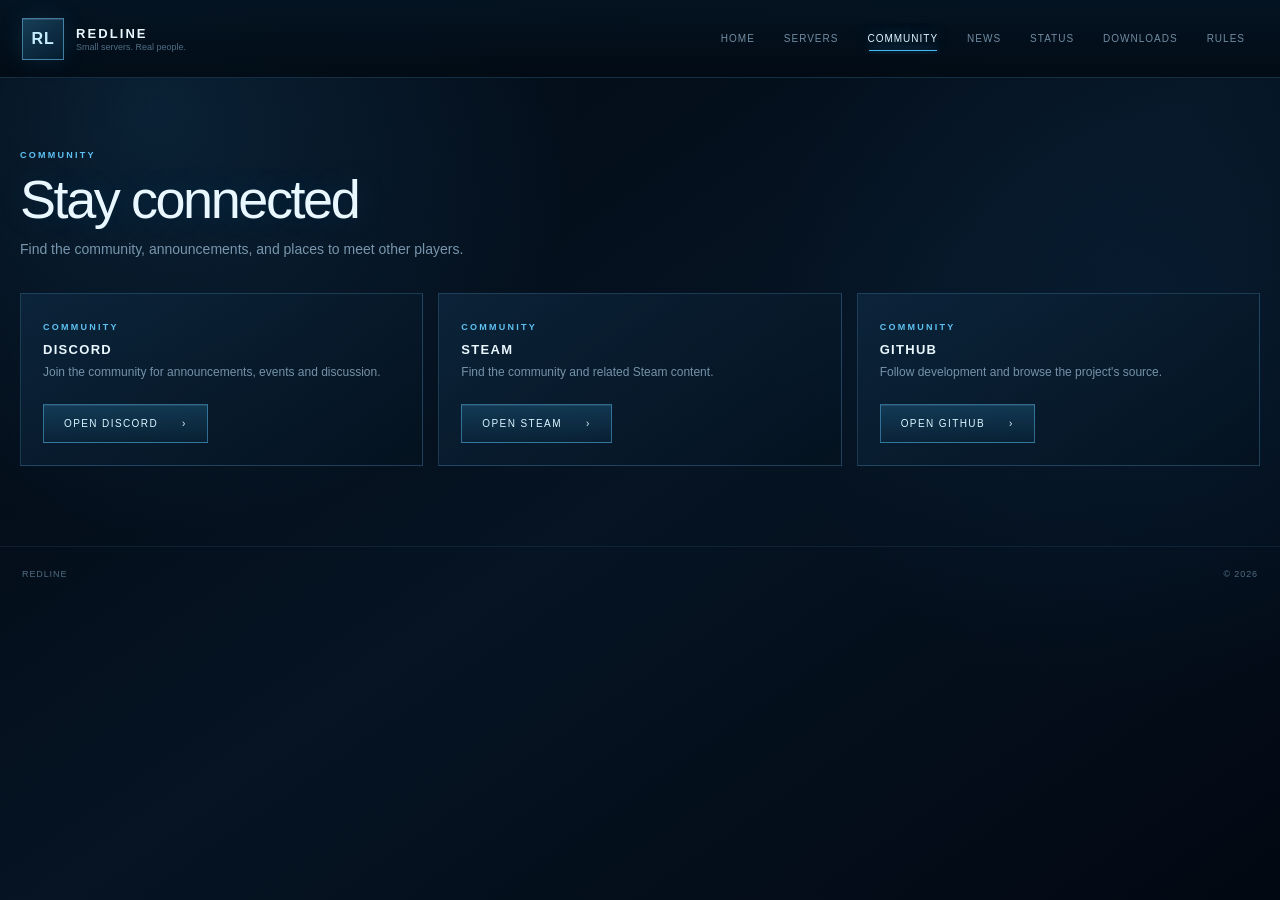
==== commit 17327e6d: "Rename site to Redline Tomas picked Redline as the community name. Updates the page titles, header w" ====
--- a/community.html
+++ b/community.html
@@ -10,7 +10,7 @@
   content="width=device-width, initial-scale=1.0"
 >
 
-<title>Community — SERVER GUIDE</title>
+<title>Community — REDLINE</title>
 
 <link
   rel="stylesheet"
@@ -31,13 +31,13 @@
   class="brand-mark"
   data-site-mark
 >
-SG
+RL
 </span>
 
 <span>
 
 <strong data-site-name>
-SERVER GUIDE
+REDLINE
 </strong>
 
 <small data-site-tagline></small>
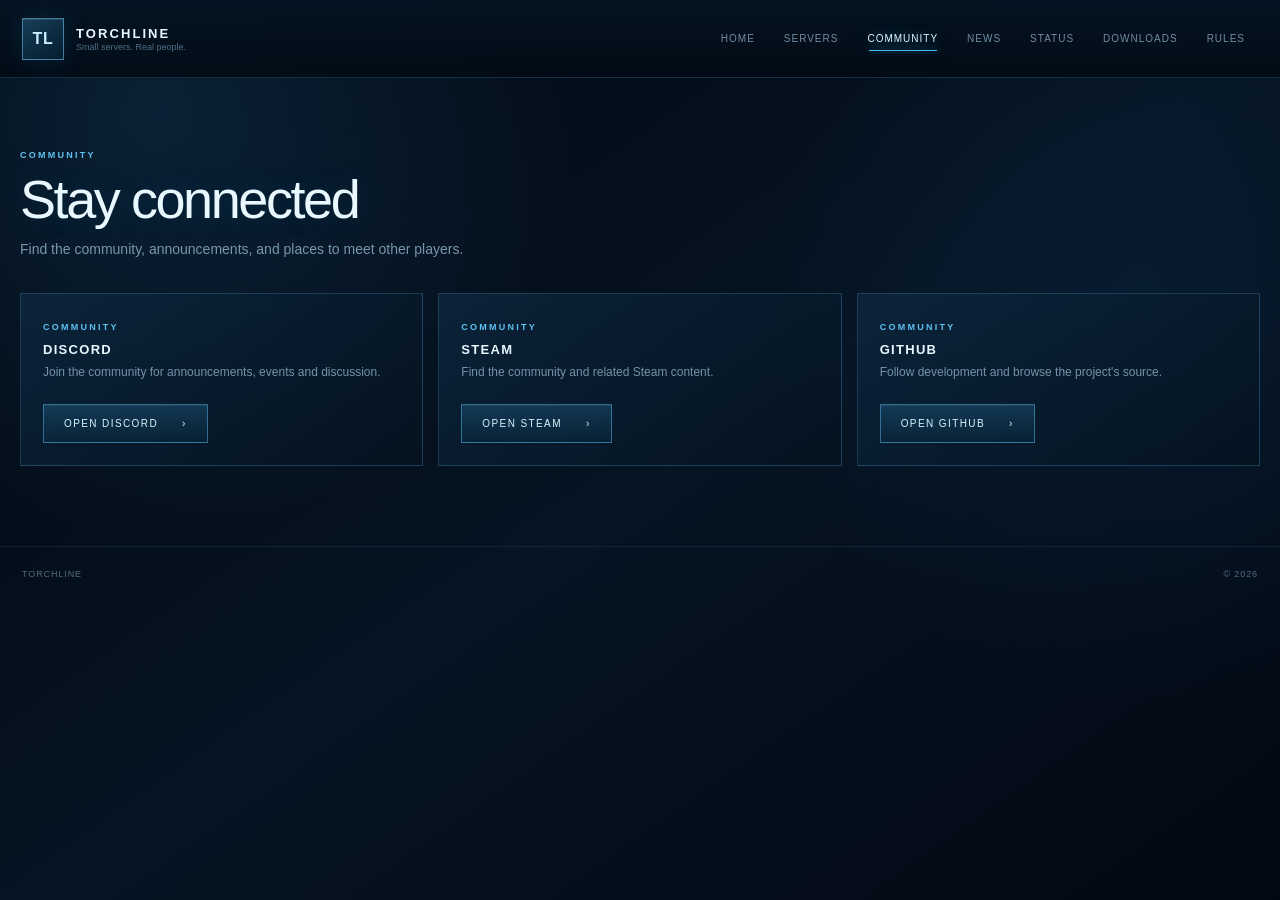
==== commit 16eaaf2c: "Rename site to Torchline [TL] Tomas picked Torchline as the community name, replacing Redline.  Co-A" ====
--- a/community.html
+++ b/community.html
@@ -10,7 +10,7 @@
   content="width=device-width, initial-scale=1.0"
 >
 
-<title>Community — REDLINE</title>
+<title>Community — TORCHLINE</title>
 
 <link
   rel="stylesheet"
@@ -31,13 +31,13 @@
   class="brand-mark"
   data-site-mark
 >
-RL
+TL
 </span>
 
 <span>
 
 <strong data-site-name>
-REDLINE
+TORCHLINE
 </strong>
 
 <small data-site-tagline></small>
